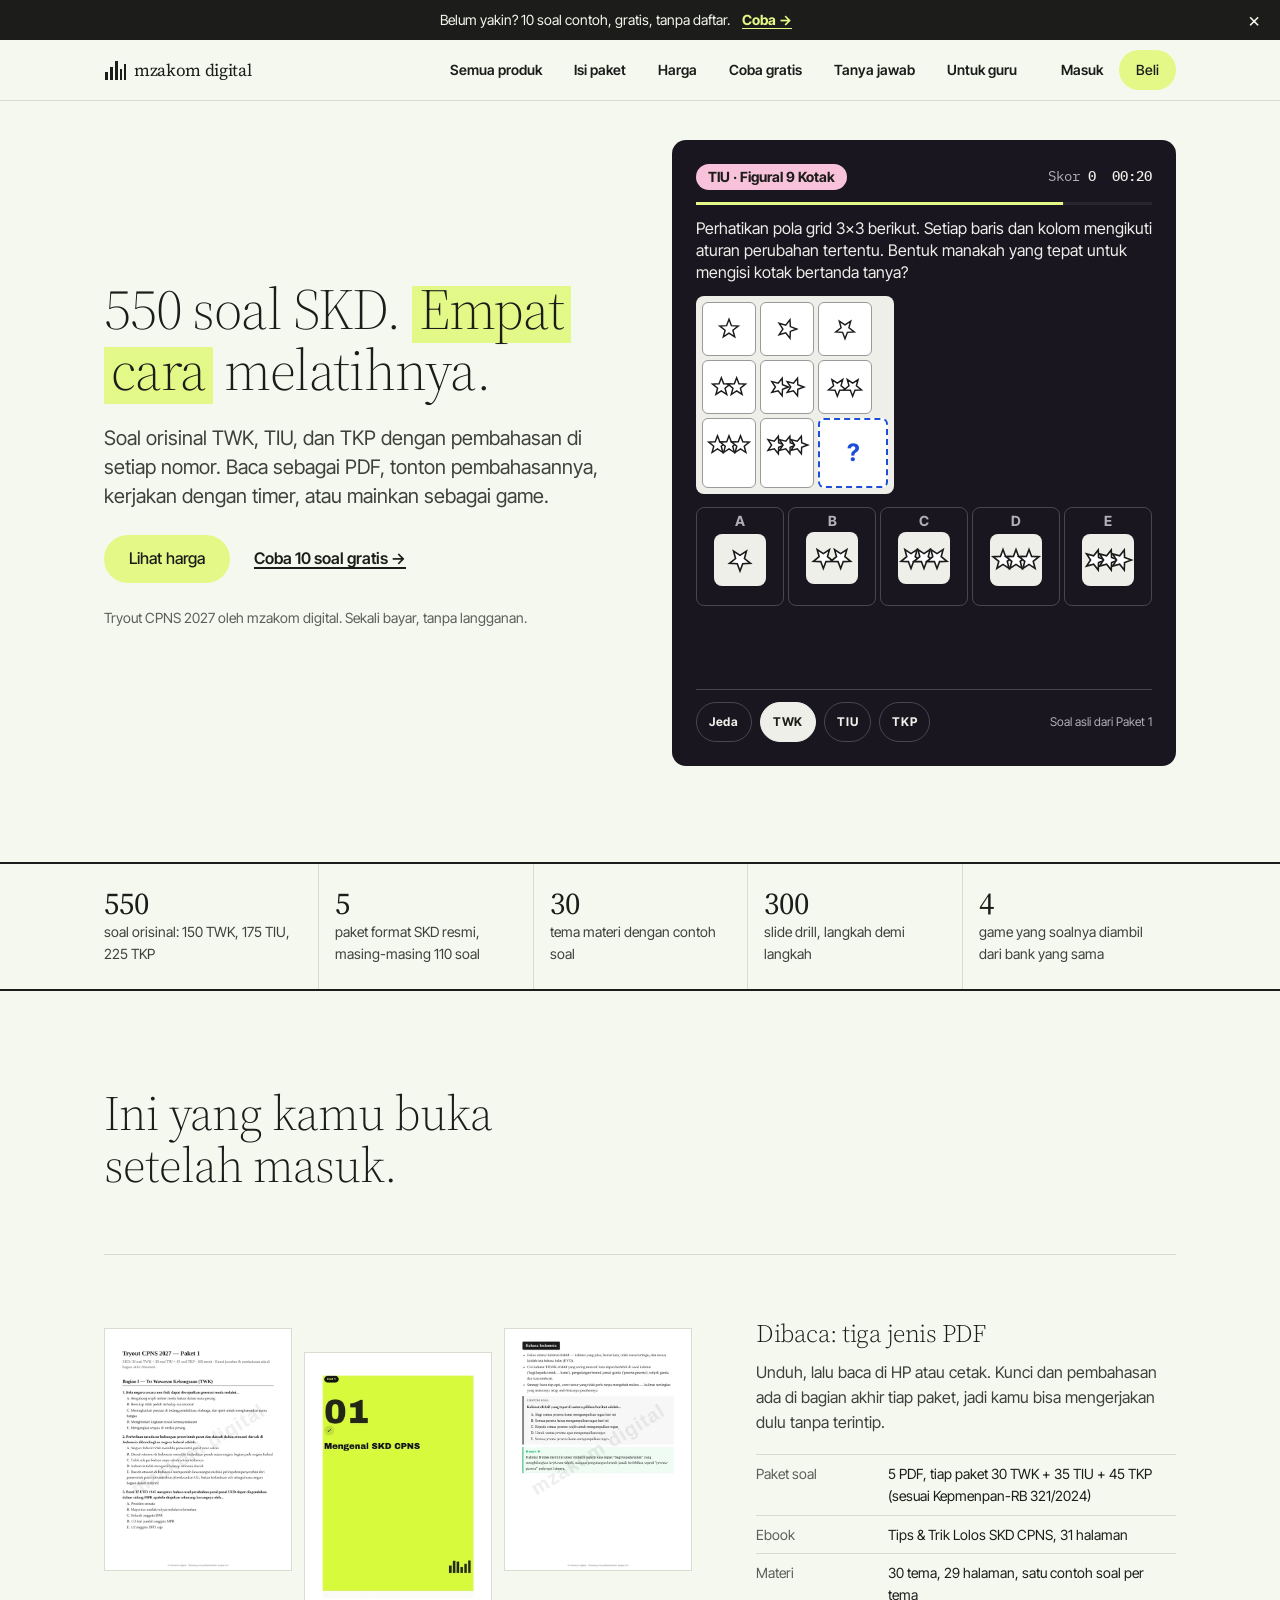
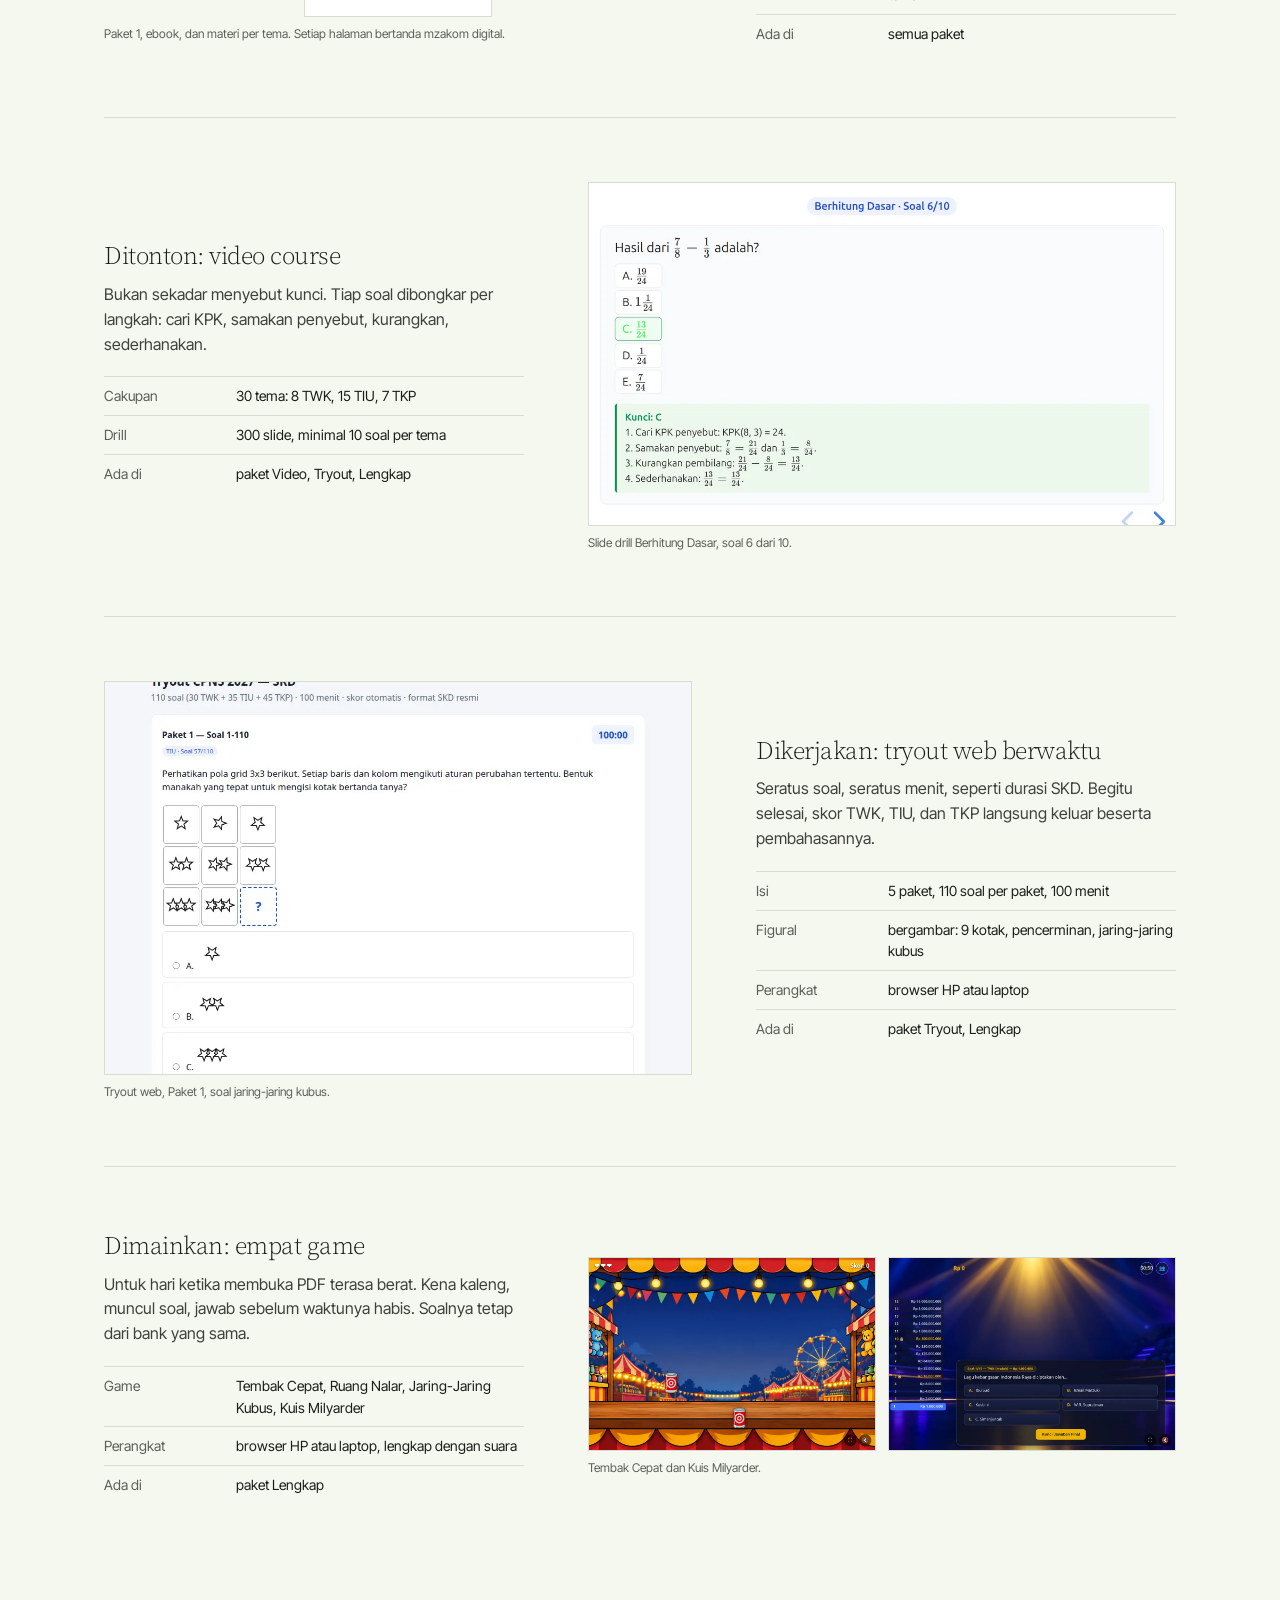
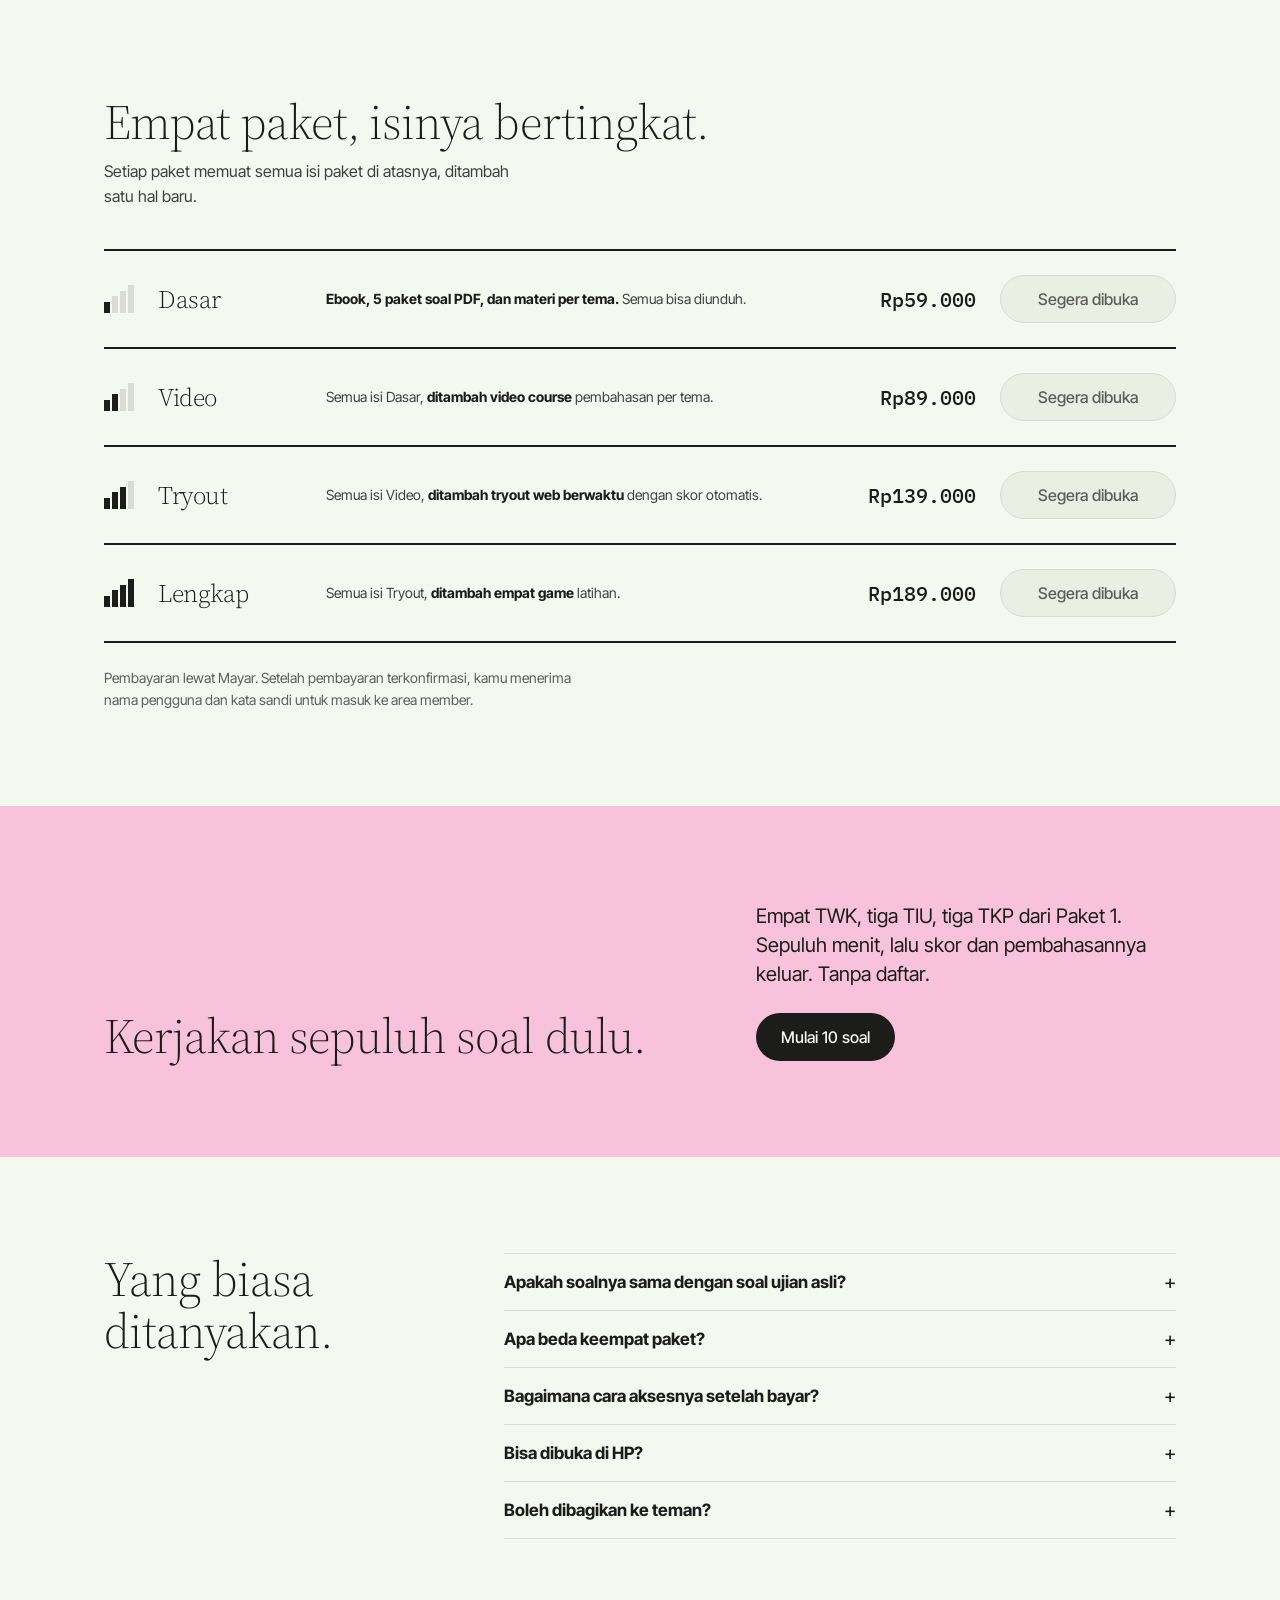
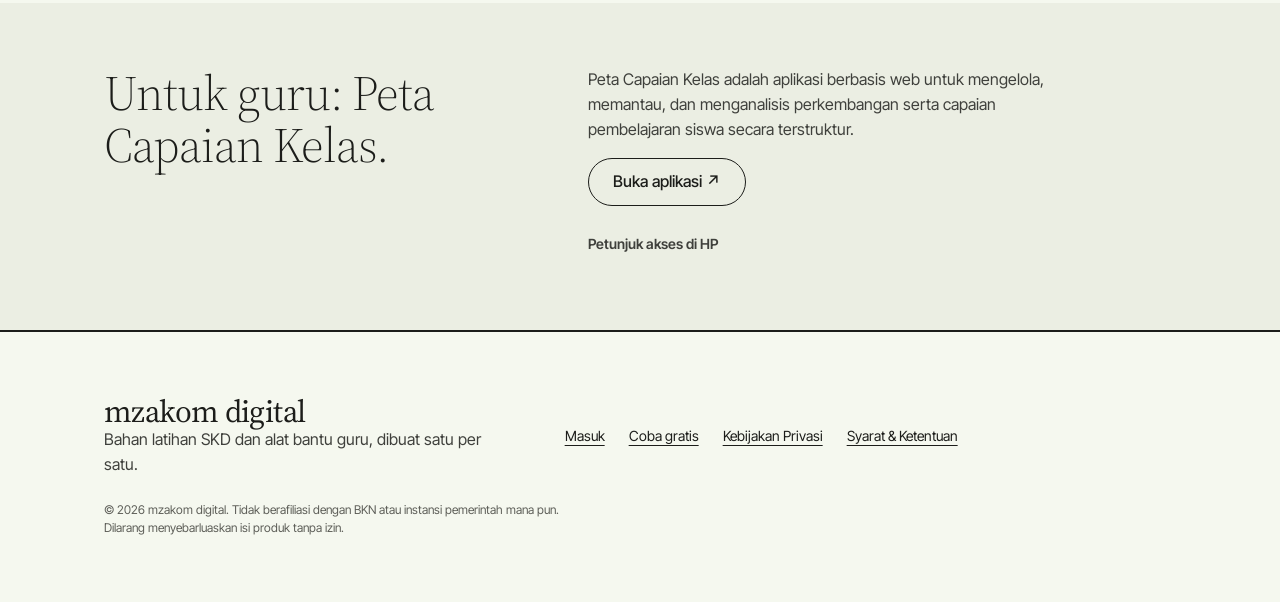
==== cpns.html @ 5269f14d "Ganti beranda ke toko mzakom (desain baru); Peta Capaian Kelas tetap di rak Untuk Guru" ====
<!doctype html>
<html lang="id">
<head>
<meta charset="utf-8">
<meta name="viewport" content="width=device-width, initial-scale=1, viewport-fit=cover">
<title>mzakom digital — Tryout CPNS 2027: 550 soal SKD format resmi, PDF, video, tryout web, game</title>
<meta name="description" content="550 soal SKD orisinal (TWK, TIU, TKP) dalam 5 paket format resmi 110 soal, dengan pembahasan tiap nomor. Tersedia sebagai PDF, video course, tryout web berwaktu, dan empat game. Coba 10 soal gratis.">
<meta name="theme-color" content="#fbfaf8">
<link rel="preconnect" href="https://fonts.googleapis.com">
<link rel="preconnect" href="https://fonts.gstatic.com" crossorigin>
<link href="https://fonts.googleapis.com/css2?family=Inter+Tight:wght@300;400;500;600&family=Source+Serif+4:opsz,wght@8..60,300;8..60,400&family=IBM+Plex+Mono:wght@500&display=swap" rel="stylesheet">
<link rel="stylesheet" href="assets/site.css">
<script defer src="assets/config.js"></script>
<script defer src="assets/katalog.js"></script>
<script defer src="assets/contoh-soal.js"></script>
<script defer src="assets/site.js"></script>
</head>
<body>
<a class="skip" href="#isi">Langsung ke isi</a>

<header class="nav" id="nav">
  <div class="nav__banner">
    <p><span class="wide">Belum yakin? </span>10 soal contoh, gratis, tanpa daftar.</p>
    <a href="coba-gratis.html">Coba →</a>
    <button class="nav__x" id="banner-x" aria-label="Tutup pengumuman">×</button>
  </div>
  <div class="nav__bar">
    <div class="wrap nav__inner">
      <a class="brand" href="./" aria-label="mzakom digital, beranda">
        <svg viewBox="0 0 22 22" aria-hidden="true"><path fill="currentColor" d="M1 13h3v8H1zM6 8h3v13H6zM11 2h3v19h-3zM16 10h2v11h-2zM20 5h2v16h-2z"/></svg>
        mzakom digital
      </a>
      <nav class="nav__links" aria-label="Utama">
        <a href="./">Semua produk</a>
        <a href="#isi-paket">Isi paket</a>
        <a href="#harga">Harga</a>
        <a href="coba-gratis.html">Coba gratis</a>
        <a href="#tanya">Tanya jawab</a>
        <a href="#guru">Untuk guru</a>
      </nav>
      <a class="nav__masuk" href="masuk.html">Masuk</a>
      <a class="btn btn--sm" href="#harga">Beli</a>
      <button class="nav__toggle" id="nav-toggle" aria-expanded="false" aria-controls="nav-sheet">Menu</button>
    </div>
    <div class="nav__sheet" id="nav-sheet" hidden>
      <nav class="wrap" aria-label="Menu">
        <a href="./">Semua produk</a>
        <a href="#isi-paket">Isi paket</a>
        <a href="#harga">Harga</a>
        <a href="coba-gratis.html">Coba gratis</a>
        <a href="#tanya">Tanya jawab</a>
        <a href="#guru">Untuk guru</a>
        <a href="masuk.html">Masuk</a>
      </nav>
    </div>
  </div>
</header>

<main id="isi">

  <section class="hero">
    <div class="wrap hero__grid">
      <div class="hero__text">
        <h1 class="reveal" style="--i:0">550 soal SKD. <span class="hl">Empat cara</span> melatihnya.</h1>
        <p class="lede reveal" style="--i:1">Soal orisinal TWK, TIU, dan TKP dengan pembahasan di setiap nomor. Baca sebagai PDF, tonton pembahasannya, kerjakan dengan timer, atau mainkan sebagai game.</p>
        <div class="hero__cta reveal" style="--i:2">
          <a class="btn" href="#harga">Lihat harga</a>
          <a class="tlink" href="coba-gratis.html">Coba 10 soal gratis →</a>
        </div>
        <p class="hero__note reveal" style="--i:3">Tryout CPNS 2027 oleh mzakom digital. Sekali bayar, tanpa langganan.</p>
      </div>

      <div class="stage reveal" style="--i:2" data-sim role="group" aria-label="Simulasi tryout: tiga soal contoh diputar otomatis">
        <div class="stage__top">
          <span class="stage__tag">TWK</span>
          <span class="stage__meta mono"><span>Skor <b data-skor>0</b></span><b data-timer>00:20</b></span>
        </div>
        <div class="stage__bar"><i></i></div>
        <div class="stage__body">
          <p class="stage__q">Simulasi soal membutuhkan JavaScript. Kamu tetap bisa membuka <a href="coba-gratis.html">10 soal contoh</a>.</p>
        </div>
        <div class="stage__ctl">
          <button class="stage__btn" data-jeda aria-pressed="false">Jeda</button>
          <button class="stage__btn" data-adegan aria-pressed="true">TWK</button>
          <button class="stage__btn" data-adegan aria-pressed="false">TIU</button>
          <button class="stage__btn" data-adegan aria-pressed="false">TKP</button>
          <span class="stage__cap">Soal asli dari Paket 1</span>
        </div>
      </div>
    </div>
  </section>

  <section class="facts" aria-label="Isi produk dalam angka">
    <div class="wrap facts__grid">
      <div class="fact"><b>550</b><span>soal orisinal: 150 TWK, 175 TIU, 225 TKP</span></div>
      <div class="fact"><b>5</b><span>paket format SKD resmi, masing-masing 110 soal</span></div>
      <div class="fact"><b>30</b><span>tema materi dengan contoh soal</span></div>
      <div class="fact"><b>300</b><span>slide drill, langkah demi langkah</span></div>
      <div class="fact"><b>4</b><span>game yang soalnya diambil dari bank yang sama</span></div>
    </div>
  </section>

  <section class="tour" id="isi-paket">
    <div class="wrap">
      <h2 class="tour__head">Ini yang kamu buka setelah masuk.</h2>

      <article class="tour__item">
        <figure class="tour__fig">
          <div class="shots shots--3">
            <div class="shot"><img src="assets/img/pdf-paket.webp" width="560" height="725" loading="lazy" alt="Halaman pertama PDF Paket 1: soal TWK nomor 1 sampai 4 dengan pilihan A sampai E"></div>
            <div class="shot"><img src="assets/img/pdf-ebook.webp" width="560" height="793" loading="lazy" alt="Halaman pembuka Bab 1 ebook: Mengenal SKD CPNS"></div>
            <div class="shot"><img src="assets/img/pdf-materi.webp" width="560" height="725" loading="lazy" alt="Halaman materi Bahasa Indonesia: ringkasan, contoh soal, dan kunci"></div>
          </div>
          <figcaption>Paket 1, ebook, dan materi per tema. Setiap halaman bertanda mzakom digital.</figcaption>
        </figure>
        <div class="tour__text">
          <h3>Dibaca: tiga jenis PDF</h3>
          <p>Unduh, lalu baca di HP atau cetak. Kunci dan pembahasan ada di bagian akhir tiap paket, jadi kamu bisa mengerjakan dulu tanpa terintip.</p>
          <dl class="spec">
            <div><dt>Paket soal</dt><dd>5 PDF, tiap paket 30 TWK + 35 TIU + 45 TKP (sesuai Kepmenpan-RB 321/2024)</dd></div>
            <div><dt>Ebook</dt><dd>Tips &amp; Trik Lolos SKD CPNS, 31 halaman</dd></div>
            <div><dt>Materi</dt><dd>30 tema, 29 halaman, satu contoh soal per tema</dd></div>
            <div><dt>Ada di</dt><dd>semua paket</dd></div>
          </dl>
        </div>
      </article>

      <article class="tour__item">
        <figure class="tour__fig">
          <div class="shot"><img src="assets/img/video-dek.webp" width="1100" height="642" loading="lazy" alt="Slide drill Berhitung Dasar: soal pecahan, kunci C, dan empat langkah penyelesaian"></div>
          <figcaption>Slide drill Berhitung Dasar, soal 6 dari 10.</figcaption>
        </figure>
        <div class="tour__text">
          <h3>Ditonton: video course</h3>
          <p>Bukan sekadar menyebut kunci. Tiap soal dibongkar per langkah: cari KPK, samakan penyebut, kurangkan, sederhanakan.</p>
          <dl class="spec">
            <div><dt>Cakupan</dt><dd>30 tema: 8 TWK, 15 TIU, 7 TKP</dd></div>
            <div><dt>Drill</dt><dd>300 slide, minimal 10 soal per tema</dd></div>
            <div><dt>Ada di</dt><dd>paket Video, Tryout, Lengkap</dd></div>
          </dl>
        </div>
      </article>

      <article class="tour__item">
        <figure class="tour__fig">
          <div class="shot"><img src="assets/img/tryout-web.webp" width="1100" height="736" loading="lazy" alt="Tryout web soal 65 dari 100: jaring-jaring kubus bergambar dengan pilihan jawaban berupa kubus"></div>
          <figcaption>Tryout web, Paket 1, soal jaring-jaring kubus.</figcaption>
        </figure>
        <div class="tour__text">
          <h3>Dikerjakan: tryout web berwaktu</h3>
          <p>Seratus soal, seratus menit, seperti durasi SKD. Begitu selesai, skor TWK, TIU, dan TKP langsung keluar beserta pembahasannya.</p>
          <dl class="spec">
            <div><dt>Isi</dt><dd>5 paket, 110 soal per paket, 100 menit</dd></div>
            <div><dt>Figural</dt><dd>bergambar: 9 kotak, pencerminan, jaring-jaring kubus</dd></div>
            <div><dt>Perangkat</dt><dd>browser HP atau laptop</dd></div>
            <div><dt>Ada di</dt><dd>paket Tryout, Lengkap</dd></div>
          </dl>
        </div>
      </article>

      <article class="tour__item">
        <figure class="tour__fig">
          <div class="shots shots--2">
            <div class="shot"><img src="assets/img/game-tembak.webp" width="1100" height="740" loading="lazy" alt="Game Tembak Cepat: dua kaleng sasaran meluncur di meja pasar malam, tiga nyawa, skor nol"></div>
            <div class="shot"><img src="assets/img/game-kuis.webp" width="1100" height="740" loading="lazy" alt="Game Kuis Milyarder: tangga hadiah lima belas tingkat dan soal TWK dengan lima pilihan"></div>
          </div>
          <figcaption>Tembak Cepat dan Kuis Milyarder.</figcaption>
        </figure>
        <div class="tour__text">
          <h3>Dimainkan: empat game</h3>
          <p>Untuk hari ketika membuka PDF terasa berat. Kena kaleng, muncul soal, jawab sebelum waktunya habis. Soalnya tetap dari bank yang sama.</p>
          <dl class="spec">
            <div><dt>Game</dt><dd>Tembak Cepat, Ruang Nalar, Jaring-Jaring Kubus, Kuis Milyarder</dd></div>
            <div><dt>Perangkat</dt><dd>browser HP atau laptop, lengkap dengan suara</dd></div>
            <div><dt>Ada di</dt><dd>paket Lengkap</dd></div>
          </dl>
        </div>
      </article>
    </div>
  </section>

  <section class="harga" id="harga">
    <div class="wrap">
      <div class="harga__head">
        <h2>Empat paket, isinya bertingkat.</h2>
        <p>Setiap paket memuat semua isi paket di atasnya, ditambah satu hal baru.</p>
      </div>

      <div class="tier">
        <span class="bars" aria-hidden="true"><i class="on"></i><i></i><i></i><i></i></span>
        <h3>Dasar</h3>
        <p class="tier__isi"><b>Ebook, 5 paket soal PDF, dan materi per tema.</b> Semua bisa diunduh.</p>
        <span class="tier__price mono">Rp59.000</span>
        <a class="btn" data-beli="cpns-dasar" href="#">Beli Dasar</a>
      </div>
      <div class="tier">
        <span class="bars" aria-hidden="true"><i class="on"></i><i class="on"></i><i></i><i></i></span>
        <h3>Video</h3>
        <p class="tier__isi">Semua isi Dasar, <b>ditambah video course</b> pembahasan per tema.</p>
        <span class="tier__price mono">Rp89.000</span>
        <a class="btn" data-beli="cpns-video" href="#">Beli Video</a>
      </div>
      <div class="tier">
        <span class="bars" aria-hidden="true"><i class="on"></i><i class="on"></i><i class="on"></i><i></i></span>
        <h3>Tryout</h3>
        <p class="tier__isi">Semua isi Video, <b>ditambah tryout web berwaktu</b> dengan skor otomatis.</p>
        <span class="tier__price mono">Rp139.000</span>
        <a class="btn" data-beli="cpns-tryout" href="#">Beli Tryout</a>
      </div>
      <div class="tier">
        <span class="bars" aria-hidden="true"><i class="on"></i><i class="on"></i><i class="on"></i><i class="on"></i></span>
        <h3>Lengkap</h3>
        <p class="tier__isi">Semua isi Tryout, <b>ditambah empat game</b> latihan.</p>
        <span class="tier__price mono">Rp189.000</span>
        <a class="btn" data-beli="cpns-lengkap" href="#">Beli Lengkap</a>
      </div>

      <p class="harga__note">Pembayaran lewat Mayar. Setelah pembayaran terkonfirmasi, kamu menerima nama pengguna dan kata sandi untuk masuk ke area member.</p>
    </div>
  </section>

  <section class="plate" id="coba">
    <div class="wrap plate__grid">
      <h2>Kerjakan sepuluh soal dulu.</h2>
      <div class="plate__side">
        <p>Empat TWK, tiga TIU, tiga TKP dari Paket 1. Sepuluh menit, lalu skor dan pembahasannya keluar. Tanpa daftar.</p>
        <a class="btn btn--ink" href="coba-gratis.html">Mulai 10 soal</a>
      </div>
    </div>
  </section>

  <section class="faq" id="tanya">
    <div class="wrap faq__grid">
      <h2>Yang biasa ditanyakan.</h2>
      <div>
        <details>
          <summary>Apakah soalnya sama dengan soal ujian asli?</summary>
          <p>Tidak. Semua soal kami tulis sendiri mengikuti kisi-kisi SKD: TWK, TIU, dan TKP. Tidak ada yang bisa menjamin isi soal ujian, dan kami tidak menjanjikan kelulusan. Yang kami sediakan adalah latihan yang banyak, berwaktu, dan dibahas satu per satu.</p>
        </details>
        <details>
          <summary>Apa beda keempat paket?</summary>
          <p>Isinya bertingkat. Dasar berisi PDF: ebook, lima paket soal, dan materi per tema. Video menambah video course. Tryout menambah tryout web berwaktu. Lengkap menambah empat game.</p>
        </details>
        <details>
          <summary>Bagaimana cara aksesnya setelah bayar?</summary>
          <p>Pembayaran lewat Mayar. Setelah terkonfirmasi, kamu menerima nama pengguna dan kata sandi acak. Buka menu Masuk, lalu ganti kata sandinya dengan yang kamu mau.</p>
        </details>
        <details>
          <summary>Bisa dibuka di HP?</summary>
          <p>Bisa. PDF bisa diunduh, sedangkan tryout web dan game berjalan langsung di browser HP setelah kamu masuk.</p>
        </details>
        <details>
          <summary>Boleh dibagikan ke teman?</summary>
          <p>Satu pembelian untuk satu orang. Setiap halaman PDF bertanda mzakom digital, dan tryout web serta game hanya terbuka lewat akunmu.</p>
        </details>
      </div>
    </div>
  </section>

  <section class="guru" id="guru">
    <div class="wrap guru__grid">
      <h2>Untuk guru: Peta Capaian Kelas.</h2>
      <div class="guru__side">
        <p>Peta Capaian Kelas adalah aplikasi berbasis web untuk mengelola, memantau, dan menganalisis perkembangan serta capaian pembelajaran siswa secara terstruktur.</p>
        <a class="btn btn--ghost" href="https://script.google.com/macros/s/AKfycbzsHZdrtxZs5hWUSgip2N1dyLi_LEMVTs1Ya_yp1q5JWG6DWAUrBGXzmz3i8FQUcI70ng/exec" target="_blank" rel="noopener noreferrer">Buka aplikasi ↗</a>
        <details>
          <summary>Petunjuk akses di HP</summary>
          <p>Jika layar HP menampilkan pesan “Tidak dapat membuka file”, penyebabnya ada beberapa akun Google yang aktif di HP. Tekan dan tahan tombol di atas, lalu pilih “Buka di tab baru”, atau gunakan mode Incognito.</p>
        </details>
      </div>
    </div>
  </section>

</main>

<footer class="foot">
  <div class="wrap foot__grid">
    <div>
      <p class="foot__mark">mzakom digital</p>
      <p class="foot__tag">Bahan latihan SKD dan alat bantu guru, dibuat satu per satu.</p>
    </div>
    <nav class="foot__links" aria-label="Kaki halaman">
      <a href="masuk.html">Masuk</a>
      <a href="coba-gratis.html">Coba gratis</a>
      <a href="kebijakan-privasi.html">Kebijakan Privasi</a>
      <a href="syarat-dan-ketentuan.html">Syarat &amp; Ketentuan</a>
    </nav>
    <p class="foot__fine">© 2026 mzakom digital. Tidak berafiliasi dengan BKN atau instansi pemerintah mana pun. Dilarang menyebarluaskan isi produk tanpa izin.</p>
  </div>
</footer>

<aside class="buybar" id="buybar" aria-label="Beli">
  <span>Mulai <b class="mono">Rp59.000</b></span>
  <a class="btn btn--sm" href="#harga">Lihat harga</a>
</aside>

</body>
</html>
---- assets/site.css ----
/* Hallmark · genre: editorial · macrostructure: Workbench · H2 hero knobs: ratio=6/6, right=simulasi produk, divider=negative space
 * theme: custom · vibe: "majalah tebal, lime-lavender, lugas" · paper: oklch(98.4% 0.004 95) · accent: oklch(93% 0.21 122)
 * display: Archivo Black · body: Archivo · axes: light / display-heavy / chromatic-lime
 * enrichment: Tier A (simulasi soal, murni kode) · nav: N12 · footer: Ft1 · studied: no · context: inferred
 * contrast: pass (40–41) · nav: N12 · footer: Ft1 · slop: pass (42–45) · honest: pass (46; harga Dasar Rp59.000 menunggu konfirmasi)
 * chrome: pass (47) · tokens: pass (48) · responsive: pass (49) · mobile: pass (34, 49, 50–57)
 * catatan gate 23: pelat lavender = warna sampul ebook merek, satu pita per halaman, disengaja
 */
/* Hallmark · pre-emit critique: P4 H4 E4 S5 R4 V4 */
@import url("tokens.css");

*, *::before, *::after { box-sizing: border-box; }
html { overflow-x: clip; scroll-behavior: smooth; scroll-padding-top: calc(var(--bar-h) + var(--space-md)); -webkit-text-size-adjust: 100%; }
body {
  margin: 0; overflow-x: clip;
  background: var(--color-paper); color: var(--color-ink);
  font-family: var(--font-body); font-size: var(--text-base); line-height: 1.55;
}
img, svg { max-width: 100%; height: auto; display: block; }
h1, h2, h3, p, ul, ol, dl, dd, figure { margin: 0; }
ul, ol { padding: 0; list-style: none; }
a { color: inherit; }
button { font: inherit; color: inherit; }
::selection { background: var(--color-lime); color: var(--color-ink); }
:focus-visible { outline: 2px solid var(--color-focus); outline-offset: 3px; }

h1, h2, h3 { font-family: var(--font-display); font-weight: 300; font-style: normal; letter-spacing: -0.02em; line-height: 1.06; overflow-wrap: anywhere; min-width: 0; }
h1 { font-size: var(--text-display); }
h2 { font-size: var(--text-display-s); }
h3 { font-size: var(--text-lg); line-height: 1.15; }
.hl { background: linear-gradient(180deg, transparent 22%, var(--color-lime) 22%, var(--color-lime) 94%, transparent 94%); padding: 0 0.12em; -webkit-box-decoration-break: clone; box-decoration-break: clone; }
.mono { font-family: var(--font-mono); font-variant-numeric: tabular-nums; }
.label { font-size: var(--text-xs); font-weight: 600; letter-spacing: 0.09em; text-transform: uppercase; color: var(--color-muted); }
.lede { font-size: var(--text-md); line-height: 1.45; color: var(--color-ink-2); max-width: 46ch; }
.wrap { max-width: var(--wrap); margin-inline: auto; padding-inline: var(--gutter); }
.skip { position: absolute; left: -999px; top: 0; background: var(--color-ink); color: var(--color-paper); padding: var(--space-sm) var(--space-md); z-index: calc(var(--z-sticky) + 1); }
.skip:focus { left: 0; }

/* ---------- tombol ---------- */
.btn {
  display: inline-flex; align-items: center; justify-content: center; gap: var(--space-xs);
  min-height: 48px; padding: 0 var(--space-lg);
  background: var(--color-lime); color: var(--color-ink);
  border: 1px solid transparent; border-radius: var(--radius-pill);
  font-weight: 500; text-decoration: none; white-space: nowrap; cursor: pointer;
  transition: background-color var(--dur-short) var(--ease-out), transform var(--dur-micro) var(--ease-out);
}
.btn--ink   { background: var(--color-ink); color: var(--color-paper); }
.btn--ghost { background: transparent; border-color: currentColor; }
.btn--sm    { min-height: 40px; padding: 0 var(--space-md); font-size: var(--text-sm); }
.btn:active { transform: translateY(1px); }
.btn[aria-disabled="true"], .btn:disabled { background: var(--color-paper-2); color: var(--color-muted); border-color: var(--color-rule); cursor: not-allowed; }
.btn[data-state="loading"] { cursor: progress; opacity: 0.7; }
@media (hover: hover) and (pointer: fine) {
  .btn:not([aria-disabled="true"]):not(:disabled):hover { background: var(--color-lime-deep); transform: translateY(-1.5px); }
  .btn--ink:not([aria-disabled="true"]):not(:disabled):hover { background: var(--color-ink-2); }
  .btn--ghost:not([aria-disabled="true"]):not(:disabled):hover { background: var(--color-paper-2); }
}
.tlink { display: inline-flex; align-items: center; min-height: 44px; font-weight: 600; text-underline-offset: 0.2em; text-decoration-thickness: 2px; white-space: nowrap; }
@media (hover: hover) { .tlink:hover { text-decoration-color: var(--color-lime-deep); } }

/* ---------- nav N12: banner + bar ---------- */
.nav { position: fixed; inset: 0 0 auto; z-index: var(--z-sticky); transition: transform 320ms var(--ease-out); }
.nav.is-compact { transform: translateY(calc(var(--banner-h) * -1)); }
.nav.is-dismissed { transform: none; }
.nav.is-dismissed .nav__banner { display: none; }
.nav__banner {
  height: var(--banner-h); display: flex; align-items: center; justify-content: center; gap: var(--space-sm);
  padding-inline: var(--space-md) var(--space-2xl); position: relative;
  background: var(--color-ink); color: var(--color-paper); font-size: var(--text-sm);
  --color-focus: var(--color-lime);
}
.nav__banner p { white-space: nowrap; overflow: hidden; text-overflow: ellipsis; }
.nav__banner a { display: inline-flex; align-items: center; min-height: var(--banner-h); color: var(--color-lime); font-weight: 700; white-space: nowrap; text-underline-offset: 0.2em; }
.nav__banner .wide { display: none; }
.nav__x { position: absolute; right: var(--space-2xs); top: 0; width: 44px; height: var(--banner-h); background: none; border: 0; color: var(--color-paper); font-size: var(--text-md); line-height: 1; cursor: pointer; }
.nav__bar { background: var(--color-paper); border-bottom: var(--rule-hair) solid var(--color-rule); }
.nav__inner { height: var(--bar-h); display: flex; align-items: center; gap: var(--space-sm); }
.brand { display: inline-flex; align-items: center; min-height: 44px; gap: var(--space-xs); font-family: var(--font-display); font-size: 1.0625rem; letter-spacing: -0.02em; text-decoration: none; white-space: nowrap; margin-right: auto; }
.brand svg { width: 22px; height: 22px; flex: none; }
@media (max-width: 22.4rem) { .brand svg { display: none; } .nav__inner { gap: var(--space-xs); } .nav__inner .btn--sm, .nav__toggle { padding-inline: var(--space-sm); } }
.nav__links { display: none; }
.nav__links a, .nav__masuk { font-size: var(--text-sm); font-weight: 600; text-decoration: none; white-space: nowrap; padding: var(--space-xs) var(--space-2xs); }
.nav__masuk { display: none; }
@media (hover: hover) { .nav__links a:hover, .nav__masuk:hover { text-decoration: underline; text-decoration-thickness: 2px; text-underline-offset: 0.3em; } }
.nav__toggle { min-height: 40px; padding: 0 var(--space-md); background: none; border: 1px solid var(--color-ink); border-radius: var(--radius-pill); font-size: var(--text-sm); font-weight: 700; cursor: pointer; white-space: nowrap; }
.nav__sheet { background: var(--color-paper); border-bottom: var(--rule-bold) solid var(--color-ink); }
.nav__sheet a { display: flex; align-items: center; min-height: 48px; font-weight: 600; text-decoration: none; border-top: var(--rule-hair) solid var(--color-rule); white-space: nowrap; }
@media (min-width: 60rem) {
  .nav__banner .wide { display: inline; }
  .nav__links { display: flex; gap: var(--space-lg); margin-right: var(--space-lg); }
  .nav__masuk { display: inline-block; }
  .nav__toggle, .nav__sheet { display: none; }
}
main { padding-top: calc(var(--banner-h) + var(--bar-h)); }

/* ---------- hero ---------- */
.hero { padding-block: var(--space-xl) var(--space-2xl); }
.hero__grid { display: grid; gap: var(--space-xl); }
.hero__text { display: grid; gap: var(--space-lg); align-content: start; }
.hero__cta { display: flex; flex-wrap: wrap; align-items: center; gap: var(--space-md) var(--space-lg); }
.hero__note { font-size: var(--text-sm); color: var(--color-muted); }
@media (min-width: 60rem) {
  .hero { padding-block: var(--space-xl) var(--space-3xl); }
  .hero__grid { grid-template-columns: minmax(0, 6fr) minmax(0, 6fr); gap: var(--space-2xl); align-items: center; }
}
.reveal { opacity: 0; transform: translateY(8px); animation: reveal var(--dur-long) var(--ease-out) forwards; animation-delay: calc(var(--i, 0) * 70ms); }
@keyframes reveal { to { opacity: 1; transform: none; } }

/* ---------- layar simulasi ---------- */
.stage {
  --color-focus: var(--color-lime);
  background: var(--color-stage); color: var(--color-stage-ink);
  border-radius: var(--radius-md); padding: var(--space-md);
  display: grid; grid-template-columns: minmax(0, 1fr); gap: var(--space-sm);
}
.stage__top { display: flex; align-items: center; justify-content: space-between; gap: var(--space-sm); font-size: var(--text-sm); }
.stage__tag { min-width: 0; background: var(--color-lavender); color: var(--color-ink); border-radius: var(--radius-pill); padding: var(--space-3xs) var(--space-sm); font-weight: 700; white-space: nowrap; overflow: hidden; text-overflow: ellipsis; }
.stage__meta { flex: none; display: flex; gap: var(--space-md); white-space: nowrap; color: var(--color-stage-muted); }
.stage__meta b { color: var(--color-stage-ink); font-weight: 500; }
.stage__bar { height: 3px; background: var(--color-stage-2); overflow: hidden; }
.stage__bar i { display: block; height: 100%; background: var(--color-lime); transform-origin: left; }
/* adegan ditumpuk di satu sel: tinggi layar mengikuti adegan tertinggi */
.stage__body { display: grid; grid-template-columns: minmax(0, 1fr); }
.scene { grid-area: 1 / 1; display: grid; grid-template-columns: minmax(0, 1fr); gap: var(--space-sm); align-content: start; visibility: hidden; opacity: 0; transform: translateY(8px); }
.scene.is-on { visibility: visible; opacity: 1; transform: none; transition: opacity var(--dur-long) var(--ease-out), transform var(--dur-long) var(--ease-out); }
.stage__q { font-size: var(--text-base); line-height: 1.4; }
.stage__q a { color: var(--color-lime); }
.stage__media { color: var(--color-ink); }
.stage__media > div { margin: 0 !important; background: var(--color-stage-ink); border-radius: var(--radius-sm); padding: var(--space-2xs); }
.stage__media svg { width: 40px; height: 40px; }
.opts { display: grid; grid-template-columns: minmax(0, 1fr); gap: var(--space-2xs); }
.opt {
  display: grid; grid-template-columns: 1.5rem minmax(0, 1fr) auto; gap: var(--space-xs); align-items: center;
  padding: var(--space-xs) var(--space-sm); min-height: 2.5rem;
  border: var(--rule-hair) solid var(--color-stage-rule); border-radius: var(--radius-sm);
  font-size: var(--text-sm); line-height: 1.3;
  transition: background-color var(--dur-short) var(--ease-out), border-color var(--dur-short) var(--ease-out), color var(--dur-short) var(--ease-out);
}
.opt b { font-weight: 700; color: var(--color-stage-muted); }
.opt svg { width: 40px; height: 40px; background: var(--color-stage-ink); border-radius: var(--radius-sm); }
.opt__mark { font-style: normal; font-weight: 600; font-size: var(--text-xs); white-space: nowrap; opacity: 0; transition: opacity var(--dur-short) var(--ease-out); }
.opt.is-picked { border-color: var(--color-stage-ink); background: var(--color-stage-2); }
.opt.is-right  { border-color: var(--color-lime); background: var(--color-lime); color: var(--color-ink); }
.opt.is-right b { color: var(--color-ink); }
.opt.is-wrong  { border-color: var(--color-stage-bad); color: var(--color-stage-bad); }
.opts--fig { grid-template-columns: repeat(5, minmax(0, 1fr)); }
.opts--fig .opt { grid-template-columns: minmax(0, 1fr); justify-items: center; padding: var(--space-2xs); gap: var(--space-3xs); }
.opts--fig .opt__mark { min-height: 1em; }
.stage__verdict { font-size: var(--text-sm); line-height: 1.4; color: var(--color-stage-muted); opacity: 0; transition: opacity var(--dur-short) var(--ease-out); }
.is-revealed .stage__verdict, .is-revealed .opt__mark { opacity: 1; }
@media (max-width: 39.99rem) { .stage__verdict { display: -webkit-box; -webkit-line-clamp: 3; -webkit-box-orient: vertical; overflow: hidden; } }
.stage__verdict strong { color: var(--color-stage-ink); }
.stage__ctl { display: flex; flex-wrap: wrap; align-items: center; gap: var(--space-xs); border-top: var(--rule-hair) solid var(--color-stage-rule); padding-top: var(--space-sm); }
.stage__btn { min-height: 40px; min-width: 44px; padding: 0 var(--space-sm); background: none; border: var(--rule-hair) solid var(--color-stage-rule); border-radius: var(--radius-pill); color: var(--color-stage-ink); font-size: var(--text-xs); font-weight: 700; letter-spacing: 0.06em; cursor: pointer; white-space: nowrap; }
.stage__btn:active, .nav__toggle:active { transform: translateY(1px); }
.stage__btn[aria-pressed="true"] { background: var(--color-stage-ink); color: var(--color-ink); border-color: var(--color-stage-ink); }
.stage__cap { flex-basis: 100%; font-size: var(--text-xs); color: var(--color-stage-muted); line-height: 1.3; }
@media (min-width: 40rem) {
  .stage { padding: var(--space-lg); }
  .stage__media svg { width: 46px; height: 46px; }
  .opt svg { width: 52px; height: 52px; }
  .stage__cap { flex-basis: auto; margin-left: auto; text-align: right; }
}

/* ---------- angka isi ---------- */
.facts { border-block: var(--rule-bold) solid var(--color-ink); }
.facts__grid { display: grid; grid-template-columns: repeat(2, minmax(0, 1fr)); }
.fact { padding: var(--space-md) 0; display: grid; gap: var(--space-3xs); border-top: var(--rule-hair) solid var(--color-rule); }
.fact:nth-child(-n+2) { border-top: 0; }
.fact:nth-child(even) { padding-left: var(--space-md); border-left: var(--rule-hair) solid var(--color-rule); }
.fact:last-child { grid-column: 1 / -1; }
.fact b { font-family: var(--font-display); font-weight: 400; font-size: var(--text-xl); line-height: 1; font-variant-numeric: tabular-nums; }
.fact span { font-size: var(--text-sm); color: var(--color-ink-2); }
@media (min-width: 60rem) {
  .facts__grid { grid-template-columns: repeat(5, minmax(0, 1fr)); }
  .fact, .fact:nth-child(even) { border-top: 0; padding: var(--space-lg) var(--space-md); border-left: var(--rule-hair) solid var(--color-rule); }
  .fact:first-child { border-left: 0; padding-left: 0; }
  .fact:last-child { grid-column: auto; }
}

/* ---------- tur isi paket ---------- */
.tour { padding-block: var(--space-3xl) var(--space-2xl); }
.tour__head { max-width: 22ch; margin-bottom: var(--space-2xl); }
.tour__item { display: grid; gap: var(--space-lg); padding-block: var(--space-xl); border-top: var(--rule-hair) solid var(--color-rule); }
.tour__text { display: grid; gap: var(--space-sm); align-content: start; }
.tour__text p { color: var(--color-ink-2); max-width: 46ch; }
.spec { display: grid; gap: 0; margin-top: var(--space-xs); font-size: var(--text-sm); }
.spec div { display: grid; grid-template-columns: 7.5rem minmax(0, 1fr); gap: var(--space-sm); padding: var(--space-xs) 0; border-top: var(--rule-hair) solid var(--color-rule); }
.spec dt { color: var(--color-muted); }
.shot { border: var(--rule-hair) solid var(--color-rule); background: var(--color-paper-2); }
.shot img { width: 100%; }
.shots { display: grid; gap: var(--space-sm); }
.shots--3 { grid-template-columns: repeat(3, minmax(0, 1fr)); align-items: start; }
.shots--3 .shot:nth-child(2) { margin-top: var(--space-lg); }
.shots--2 { grid-template-columns: repeat(2, minmax(0, 1fr)); }
figcaption { margin-top: var(--space-xs); font-size: var(--text-xs); color: var(--color-muted); }
@media (min-width: 60rem) {
  .tour__item { grid-template-columns: minmax(0, 7fr) minmax(0, 5fr); gap: var(--space-2xl); padding-block: var(--space-2xl); align-items: center; }
  .tour__item:nth-of-type(even) .tour__fig { order: 2; }
  .tour__item:nth-of-type(even) { grid-template-columns: minmax(0, 5fr) minmax(0, 7fr); }
}

/* ---------- harga ---------- */
.harga { padding-block: var(--space-2xl) var(--space-3xl); }
.harga__head { display: grid; gap: var(--space-sm); margin-bottom: var(--space-xl); }
.harga__head p { color: var(--color-ink-2); max-width: 48ch; }
.tier { display: grid; grid-template-columns: auto minmax(0, 1fr) auto; grid-template-areas: "bars nama harga" "isi isi isi" "beli beli beli"; gap: var(--space-sm) var(--space-md); align-items: center; padding-block: var(--space-lg); border-top: var(--rule-bold) solid var(--color-ink); }
.tier:last-of-type { border-bottom: var(--rule-bold) solid var(--color-ink); }
.bars { display: flex; align-items: flex-end; gap: var(--space-3xs); height: 1.75rem; }
.bars i { width: 0.375rem; background: var(--color-rule); }
.bars i:nth-child(1) { height: 40%; } .bars i:nth-child(2) { height: 60%; } .bars i:nth-child(3) { height: 80%; } .bars i:nth-child(4) { height: 100%; }
.bars i.on { background: var(--color-ink); }
.tier .bars { grid-area: bars; } .tier h3 { grid-area: nama; } .tier .btn { grid-area: beli; }
.tier__price { grid-area: harga; font-size: var(--text-md); font-weight: 500; white-space: nowrap; }
.tier__isi { grid-area: isi; color: var(--color-ink-2); font-size: var(--text-sm); max-width: 60ch; }
.tier__isi b { color: var(--color-ink); }
.harga__note { margin-top: var(--space-lg); font-size: var(--text-sm); color: var(--color-muted); max-width: 60ch; }
@media (min-width: 60rem) {
  .tier { grid-template-columns: auto 9rem minmax(0, 1fr) 8rem 11rem; grid-template-areas: "bars nama isi harga beli"; gap: var(--space-lg); }
  .tier__price { text-align: right; }
}

/* ---------- pelat coba gratis ---------- */
.plate { background: var(--color-lavender); padding-block: var(--space-2xl); }
.plate__grid { display: grid; gap: var(--space-lg); }
.plate p { font-size: var(--text-md); line-height: 1.45; max-width: 46ch; }
.plate__side { display: grid; gap: var(--space-lg); justify-items: start; }
@media (min-width: 60rem) { .plate { padding-block: var(--space-3xl); } .plate__grid { grid-template-columns: minmax(0, 7fr) minmax(0, 5fr); align-items: end; gap: var(--space-2xl); } }

/* ---------- tanya jawab ---------- */
.faq { padding-block: var(--space-3xl) var(--space-2xl); }
.faq__grid { display: grid; gap: var(--space-xl); }
.faq details { border-top: var(--rule-hair) solid var(--color-rule); }
.faq details:last-child { border-bottom: var(--rule-hair) solid var(--color-rule); }
.faq summary { display: flex; justify-content: space-between; gap: var(--space-md); align-items: center; min-height: 56px; padding-block: var(--space-sm); font-weight: 700; font-size: 1.0625rem; cursor: pointer; list-style: none; }
.faq summary::-webkit-details-marker { display: none; }
.faq summary::after { content: "+"; font-weight: 400; font-size: var(--text-md); flex: none; }
.faq details[open] summary::after { content: "−"; }
.faq details p { padding-bottom: var(--space-lg); color: var(--color-ink-2); max-width: 62ch; }
@media (min-width: 60rem) { .faq__grid { grid-template-columns: minmax(0, 4fr) minmax(0, 8fr); gap: var(--space-2xl); } }

/* ---------- untuk guru ---------- */
.guru { background: var(--color-paper-2); padding-block: var(--space-2xl); }
.guru__grid { display: grid; gap: var(--space-lg); }
.guru p { color: var(--color-ink-2); max-width: 54ch; }
.guru details { font-size: var(--text-sm); color: var(--color-ink-2); max-width: 54ch; }
.guru summary { cursor: pointer; font-weight: 600; min-height: 44px; display: flex; align-items: center; }
.guru__side { display: grid; gap: var(--space-md); justify-items: start; align-content: start; }
@media (min-width: 60rem) { .guru__grid { grid-template-columns: minmax(0, 5fr) minmax(0, 7fr); gap: var(--space-2xl); } }

/* ---------- footer Ft1 ---------- */
.foot { padding-block: var(--space-2xl) calc(var(--space-2xl) * 2); border-top: var(--rule-bold) solid var(--color-ink); }
.foot__grid { display: grid; gap: var(--space-lg); }
.foot__mark { font-family: var(--font-display); font-size: var(--text-xl); letter-spacing: -0.02em; line-height: 1; }
.foot__tag { color: var(--color-ink-2); max-width: 46ch; }
.foot__links { display: flex; flex-wrap: wrap; gap: var(--space-xs) var(--space-lg); font-size: var(--text-sm); }
.foot__links a { white-space: nowrap; min-height: 44px; display: inline-flex; align-items: center; text-underline-offset: 0.25em; }
.foot__fine { font-size: var(--text-xs); color: var(--color-muted); max-width: 70ch; }
@media (min-width: 60rem) { .foot { padding-bottom: var(--space-2xl); } .foot__grid { grid-template-columns: minmax(0, 5fr) minmax(0, 7fr); } .foot__fine { grid-column: 1 / -1; } }

/* ---------- bilah beli (C4), hanya layar kecil ---------- */
.buybar { position: fixed; inset: auto 0 0; z-index: var(--z-sticky); display: flex; align-items: center; justify-content: space-between; gap: var(--space-md); padding: var(--space-xs) var(--gutter); padding-bottom: max(var(--space-xs), env(safe-area-inset-bottom)); background: var(--color-paper); border-top: var(--rule-bold) solid var(--color-ink); transform: translateY(110%); transition: transform var(--dur-short) var(--ease-out); }
.buybar.is-on { transform: none; }
.buybar span { font-size: var(--text-sm); white-space: nowrap; }
@media (min-width: 60rem) { .buybar { display: none; } }

/* ---------- halaman sempit (coba gratis, masuk, member) ---------- */
.sub { --banner-h: 0px; }
.page { padding-top: calc(var(--banner-h) + var(--bar-h) + var(--space-xl)); padding-bottom: var(--space-3xl); }
.page__p { max-width: 52ch; margin-bottom: var(--space-lg); color: var(--color-ink-2); }
.score + .lede { margin-top: var(--space-lg); }
.page__narrow { max-width: 44rem; }
.page h1 { font-size: var(--text-display-s); margin-bottom: var(--space-md); }
.page .lede { max-width: 48ch; margin-bottom: var(--space-lg); }
.panel { border-block: var(--rule-bold) solid var(--color-ink); padding-block: var(--space-lg); display: grid; grid-template-columns: minmax(0, 1fr); gap: var(--space-md); }
.quiz__top { display: flex; flex-wrap: wrap; align-items: center; justify-content: space-between; gap: var(--space-sm); font-size: var(--text-sm); }
.chip { min-width: 0; max-width: 100%; overflow: hidden; text-overflow: ellipsis; background: var(--color-lavender); border-radius: var(--radius-pill); padding: var(--space-3xs) var(--space-sm); font-weight: 700; white-space: nowrap; }
.quiz__q { font-size: 1.0625rem; line-height: 1.5; }
.quiz__media > div { margin: 0 !important; }
.quiz fieldset { border: 0; padding: 0; margin: 0; display: grid; gap: var(--space-xs); min-width: 0; }
.quiz legend { position: absolute; width: 1px; height: 1px; overflow: hidden; clip-path: inset(50%); }
.pick { display: grid; grid-template-columns: auto minmax(0, 1fr) auto; gap: var(--space-sm); align-items: center; min-height: 48px; padding: var(--space-xs) var(--space-sm); border: var(--rule-hair) solid var(--color-rule); border-radius: var(--radius-sm); cursor: pointer; }
.pick span { overflow-wrap: anywhere; min-width: 0; }
.pick input { width: 1.125rem; height: 1.125rem; accent-color: var(--color-ink); margin: 0; }
.pick:has(input:checked) { border-color: var(--color-ink); background: var(--color-paper-2); }
.pick:has(input:focus-visible) { outline: 2px solid var(--color-focus); outline-offset: 2px; }
.pick.is-right { border-color: var(--color-ok); background: var(--color-lime); }
.pick.is-wrong { border-color: var(--color-bad); }
.pick__mark { font-size: var(--text-xs); font-weight: 700; white-space: nowrap; }
.pick.is-wrong .pick__mark { color: var(--color-bad); }
.quiz__nav { display: flex; justify-content: space-between; gap: var(--space-sm); flex-wrap: wrap; }
.explain { font-size: var(--text-sm); color: var(--color-ink-2); border-top: var(--rule-hair) solid var(--color-rule); padding-top: var(--space-sm); }
.score { display: grid; grid-template-columns: repeat(3, minmax(0, 1fr)); border-block: var(--rule-bold) solid var(--color-ink); }
.score div { padding: var(--space-md) var(--space-xs); display: grid; gap: var(--space-3xs); }
.score div + div { border-left: var(--rule-hair) solid var(--color-rule); padding-left: var(--space-sm); }
.score b { font-family: var(--font-display); font-weight: 400; font-size: var(--text-xl); line-height: 1; }
.review { display: grid; grid-template-columns: minmax(0, 1fr); gap: var(--space-lg); margin-top: var(--space-xl); }

/* formulir */
.form { display: grid; gap: var(--space-md); }
.field { display: grid; gap: var(--space-2xs); }
.field label { font-size: var(--text-sm); font-weight: 600; }
.field input:not([type=checkbox]) { min-height: 48px; padding: 0 var(--space-sm); font: inherit; color: inherit; background: var(--color-paper); border: var(--rule-bold) solid var(--color-ink); border-radius: var(--radius-sm); min-width: 0; width: 100%; outline: 2px solid transparent; outline-offset: 1px; }
.field input:focus-visible { outline-color: var(--color-focus); }
.field input:disabled { background: var(--color-paper-2); border-color: var(--color-rule); opacity: 0.55; cursor: not-allowed; }
.field .check { font-weight: 400; }
.check { display: inline-flex; align-items: center; gap: var(--space-xs); min-height: 44px; font-weight: 400; cursor: pointer; }
.check input { width: 1.125rem; height: 1.125rem; accent-color: var(--color-ink); margin: 0; }
.field input[aria-invalid="true"] { border-color: var(--color-bad); }
.field small { font-size: var(--text-xs); color: var(--color-muted); min-height: 1lh; }
.msg { font-size: var(--text-sm); padding: var(--space-sm); border: var(--rule-hair) solid var(--color-rule); border-radius: var(--radius-sm); }
.msg[data-tone="error"] { border-color: var(--color-bad); color: var(--color-bad); }
.msg[data-tone="ok"] { border-color: var(--color-ok); color: var(--color-ok); }
.msg:empty { display: none; }
.msg a { font-weight: 600; }
.page__form { max-width: 26rem; }
.page__h2 { font-size: var(--text-lg); margin: var(--space-2xl) 0 var(--space-md); }
.page__after { margin-top: var(--space-xl); }
.page__p a { font-weight: 600; text-underline-offset: 0.2em; }
.items { display: grid; }
.item { display: grid; grid-template-columns: minmax(0, 1fr) auto; gap: var(--space-xs) var(--space-md); align-items: center; padding-block: var(--space-md); border-top: var(--rule-hair) solid var(--color-rule); }
.item:last-child { border-bottom: var(--rule-hair) solid var(--color-rule); }
.item p { font-size: var(--text-sm); color: var(--color-ink-2); grid-column: 1; }
.item .btn { grid-row: 1 / span 2; grid-column: 2; }
.item h3 { font-family: var(--font-body); font-weight: 700; font-size: 1.0625rem; letter-spacing: 0; }
[hidden] { display: none !important; }

/* ---------- pemutar tryout / game ---------- */
.player { height: 100dvh; display: grid; grid-template-rows: auto minmax(0, 1fr); }
.player__bar { display: flex; align-items: center; justify-content: space-between; gap: var(--space-md); padding-inline: var(--gutter); min-height: 48px; border-bottom: var(--rule-hair) solid var(--color-rule); }
.player__bar .brand { margin: 0; font-size: var(--text-sm); }
.player__isi { display: grid; grid-template-columns: minmax(0, 1fr); min-height: 0; padding-top: 0; }
.player__isi > p { padding: var(--space-xl) var(--gutter); margin: 0; }
.player__isi > .msg { margin: var(--space-xl) var(--gutter); align-self: start; }
.player__bingkai { width: 100%; height: 100%; border: 0; display: block; }

@media (prefers-reduced-motion: reduce) {
  html { scroll-behavior: auto; }
  *, *::before, *::after { animation-duration: 150ms !important; animation-iteration-count: 1 !important; transition-duration: 150ms !important; }
  .reveal { transform: none; }
}

/* ---------- toko: rak kartu produk (assets/toko.js) ---------- */
.toko { padding-block: var(--space-2xl); }
.toko + .toko { padding-top: 0; }
.toko__head { display: grid; gap: var(--space-xs); margin-bottom: var(--space-lg); }
.toko__head p { color: var(--color-ink-2); max-width: 60ch; }
.toko__kat { font-family: var(--font-body); font-weight: 700; font-size: var(--text-sm); letter-spacing: 0.09em; text-transform: uppercase; color: var(--color-muted); margin: var(--space-xl) 0 var(--space-sm); }
.toko__kat:first-of-type { margin-top: 0; }
.rak { display: grid; grid-template-columns: repeat(auto-fill, minmax(min(100%, 16.5rem), 1fr)); gap: var(--space-md); }
/* kartu gaya tiket: kepala bergradasi + judul serif, kaki = tombol kapsul gelap + harga serif */
.kartu { display: grid; grid-template-rows: auto auto 1fr auto; gap: var(--space-md); padding: var(--space-sm) var(--space-sm) var(--space-md); background: oklch(99% 0.004 118); border: 1px solid var(--color-rule); border-radius: var(--radius-md); min-width: 0; }
.kartu__atas { display: flex; flex-direction: column; justify-content: space-between; gap: var(--space-lg); min-height: 11rem; padding: var(--space-md) var(--space-md) var(--space-lg); border-radius: var(--radius-sm); background: linear-gradient(135deg, oklch(95% 0.07 95), oklch(88% 0.08 350)); }
.rak .kartu:nth-child(4n+2) .kartu__atas { background: linear-gradient(160deg, oklch(95% 0.11 118), oklch(86% 0.15 135)); }
.rak .kartu:nth-child(4n+3) .kartu__atas { background: linear-gradient(160deg, oklch(36% 0.006 120), oklch(19% 0.006 120)); color: var(--color-paper); }
.rak .kartu:nth-child(4n+4) .kartu__atas { background: linear-gradient(160deg, oklch(94% 0.04 300), oklch(88% 0.09 160)); }
.kartu__gambar { display: block; aspect-ratio: 4 / 3; background: var(--color-paper-2); border-radius: var(--radius-sm); overflow: hidden; }
.kartu__gambar img { width: 100%; height: 100%; object-fit: cover; display: block; }
.kartu__label { font-size: var(--text-xs); font-weight: 500; letter-spacing: 0.06em; text-transform: uppercase; opacity: 0.72; }
.kartu h3 { font-size: clamp(1.6rem, 1.2vw + 1.2rem, 2.1rem); line-height: 1.08; }
.kartu h3 a { text-decoration: none; }
.kartu__isi { font-size: var(--text-sm); color: var(--color-ink-2); padding-inline: var(--space-xs); }
.kartu__kaki { display: flex; flex-wrap: wrap; align-items: center; gap: var(--space-xs) var(--space-md); padding-inline: var(--space-xs); }
.kartu__kaki .btn { background: var(--color-ink); color: var(--color-paper); }
.kartu__kaki .btn[aria-disabled="true"] { background: var(--color-paper-2); color: var(--color-muted); border-color: var(--color-rule); }
.kartu__harga { margin-left: auto; font-family: var(--font-display); font-weight: 300; font-size: var(--text-xl); line-height: 1; white-space: nowrap; }
.kartu__kaki .tlink { flex-basis: 100%; min-height: 32px; font-size: var(--text-sm); font-weight: 500; }
.toko__kosong { color: var(--color-muted); }
.ungkap { font-size: var(--text-sm); color: var(--color-ink-2); max-width: 60ch; padding: var(--space-sm) var(--space-md); border-left: var(--rule-bold) solid var(--color-lime-deep); background: var(--color-paper-2); }
.langkah { display: grid; gap: var(--space-md); counter-reset: l; padding: 0; list-style: none; max-width: 60ch; }
.langkah li { counter-increment: l; display: grid; grid-template-columns: 2.25rem minmax(0, 1fr); gap: var(--space-sm); align-items: start; }
.langkah li::before { content: counter(l); font-family: var(--font-display); font-size: var(--text-md); line-height: 1.2; }
.langkah { margin-bottom: var(--space-md); }
.aturan { display: grid; gap: var(--space-xs); max-width: 60ch; padding-left: 1.25rem; list-style: disc; color: var(--color-ink-2); }
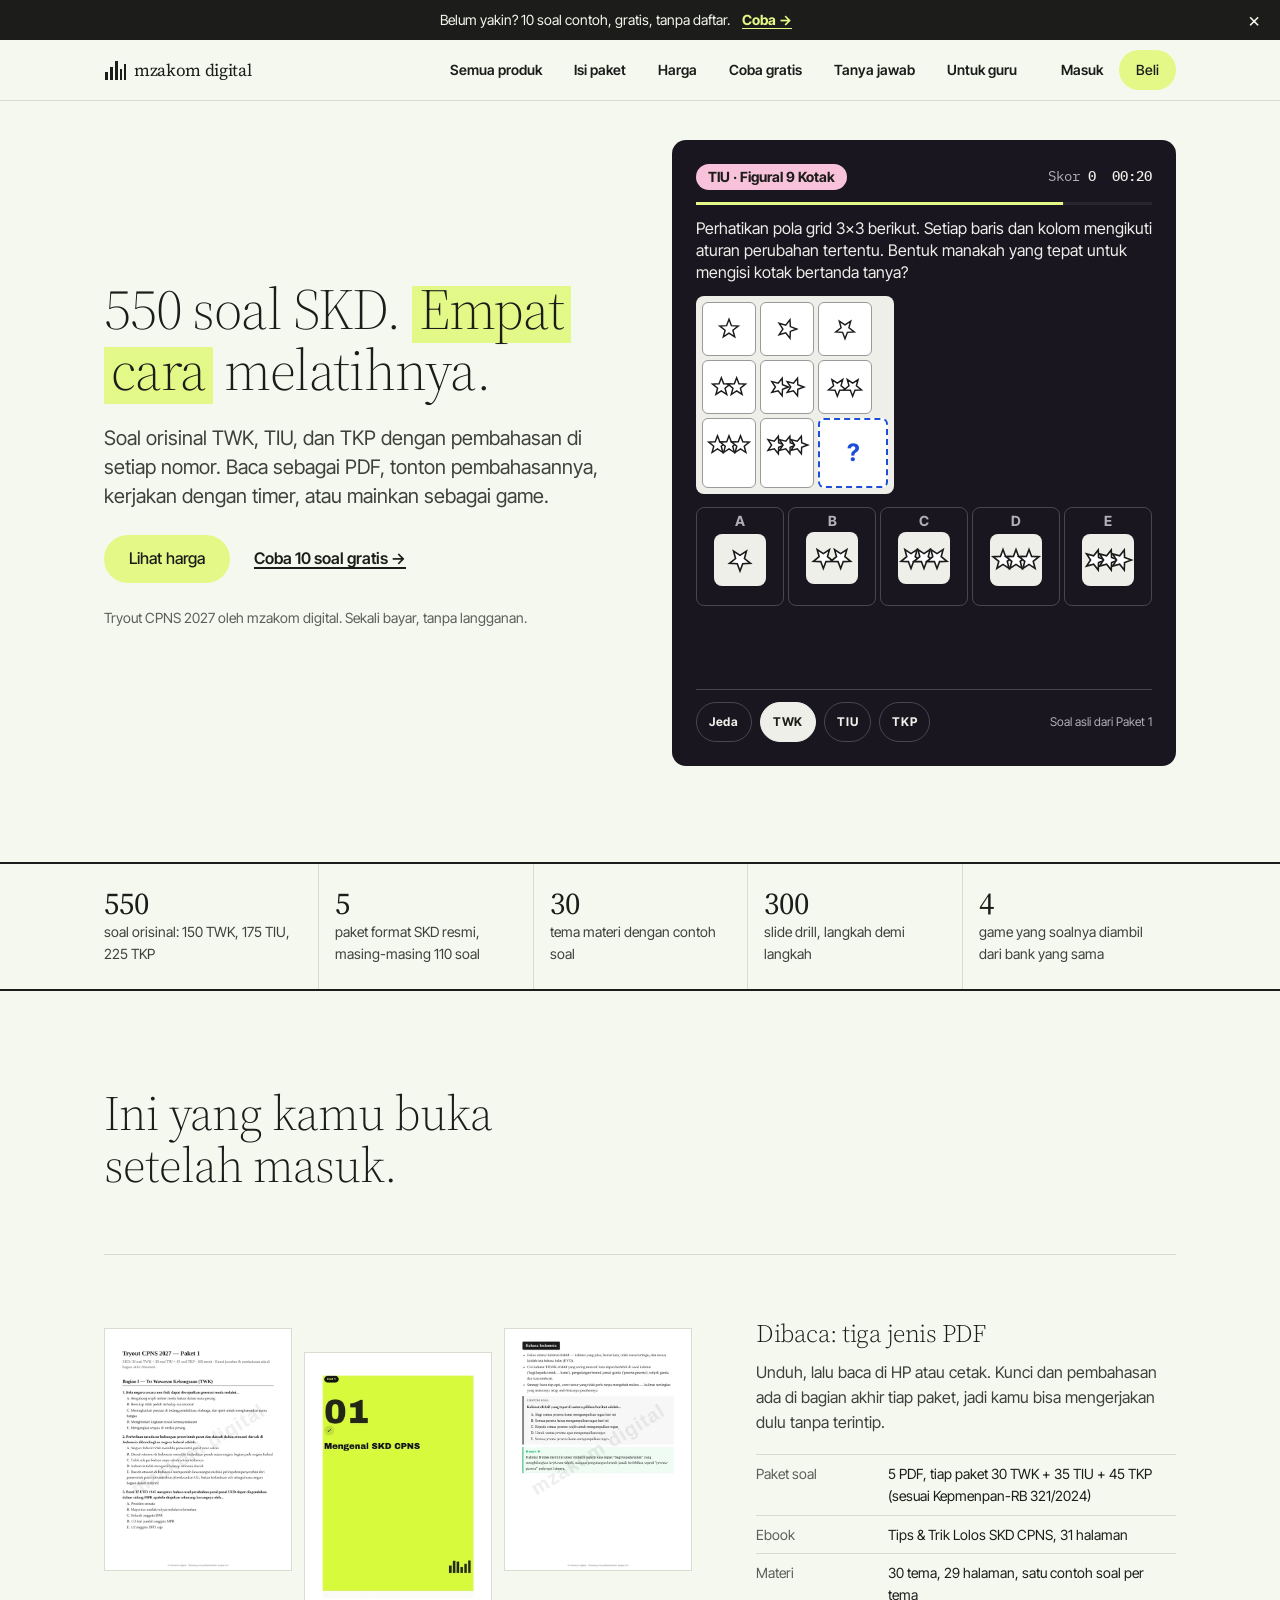
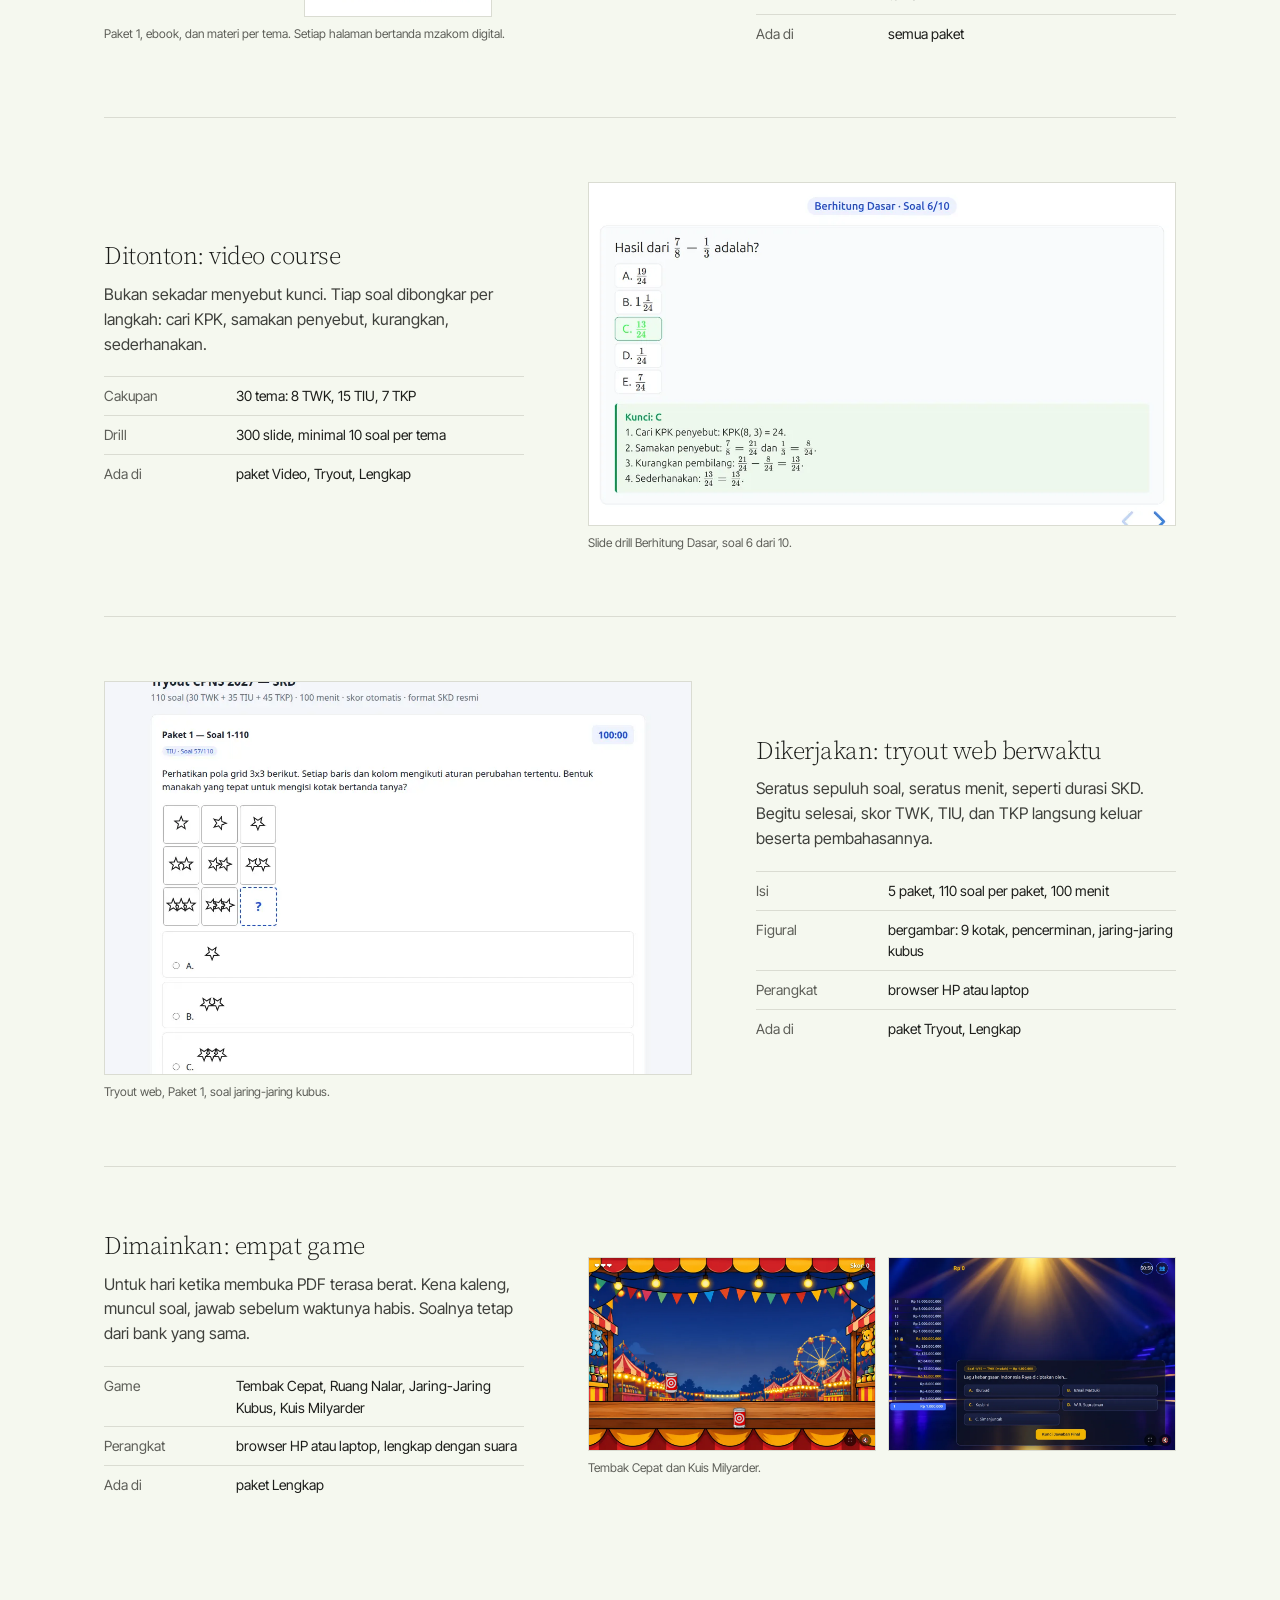
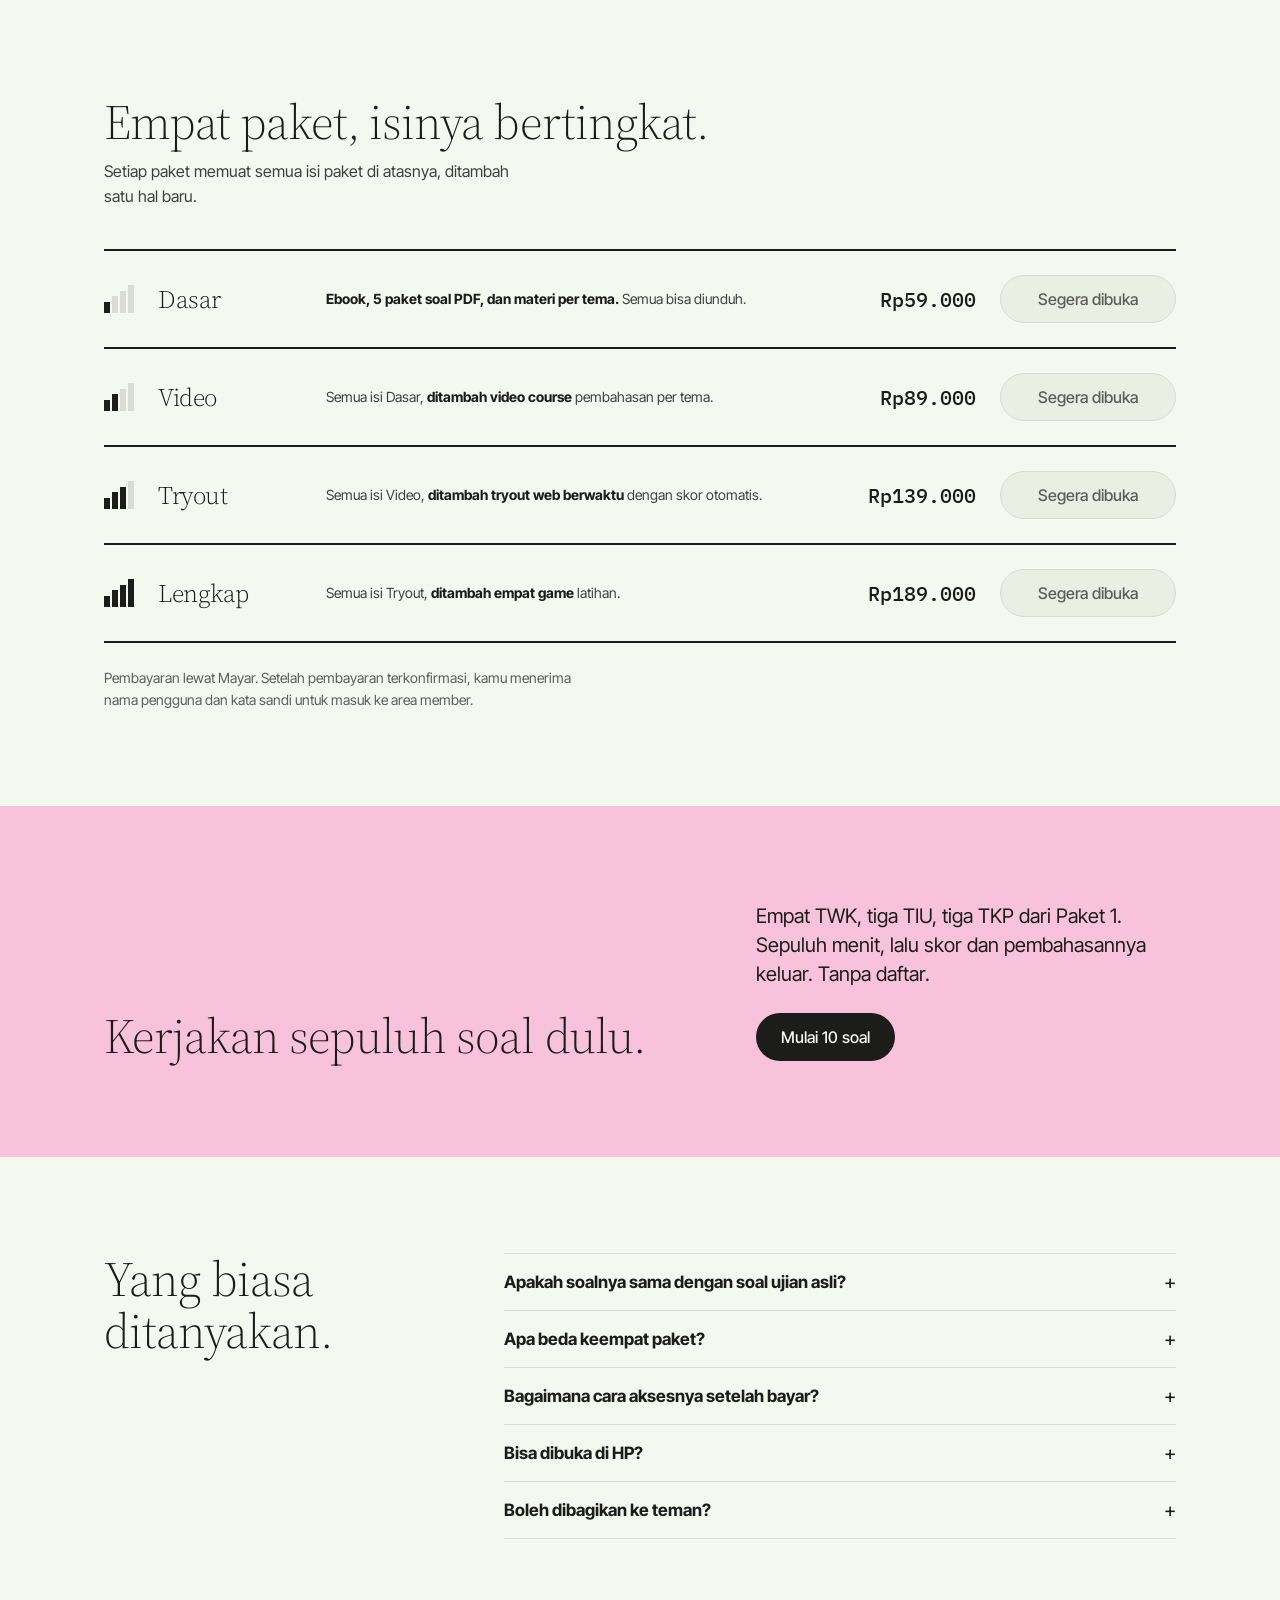
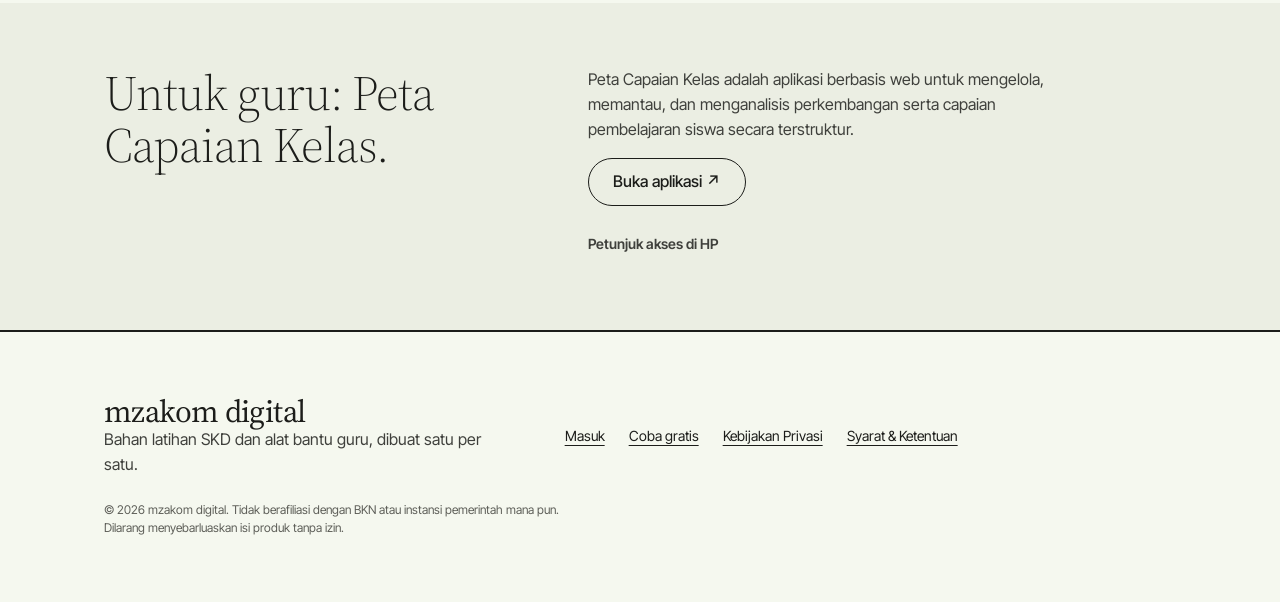
==== commit 83848175: "Halaman CPNS: tryout web 110 soal (format SKD resmi)" ====
--- a/cpns.html
+++ b/cpns.html
@@ -148,7 +148,7 @@
         </figure>
         <div class="tour__text">
           <h3>Dikerjakan: tryout web berwaktu</h3>
-          <p>Seratus soal, seratus menit, seperti durasi SKD. Begitu selesai, skor TWK, TIU, dan TKP langsung keluar beserta pembahasannya.</p>
+          <p>Seratus sepuluh soal, seratus menit, seperti durasi SKD. Begitu selesai, skor TWK, TIU, dan TKP langsung keluar beserta pembahasannya.</p>
           <dl class="spec">
             <div><dt>Isi</dt><dd>5 paket, 110 soal per paket, 100 menit</dd></div>
             <div><dt>Figural</dt><dd>bergambar: 9 kotak, pencerminan, jaring-jaring kubus</dd></div>
